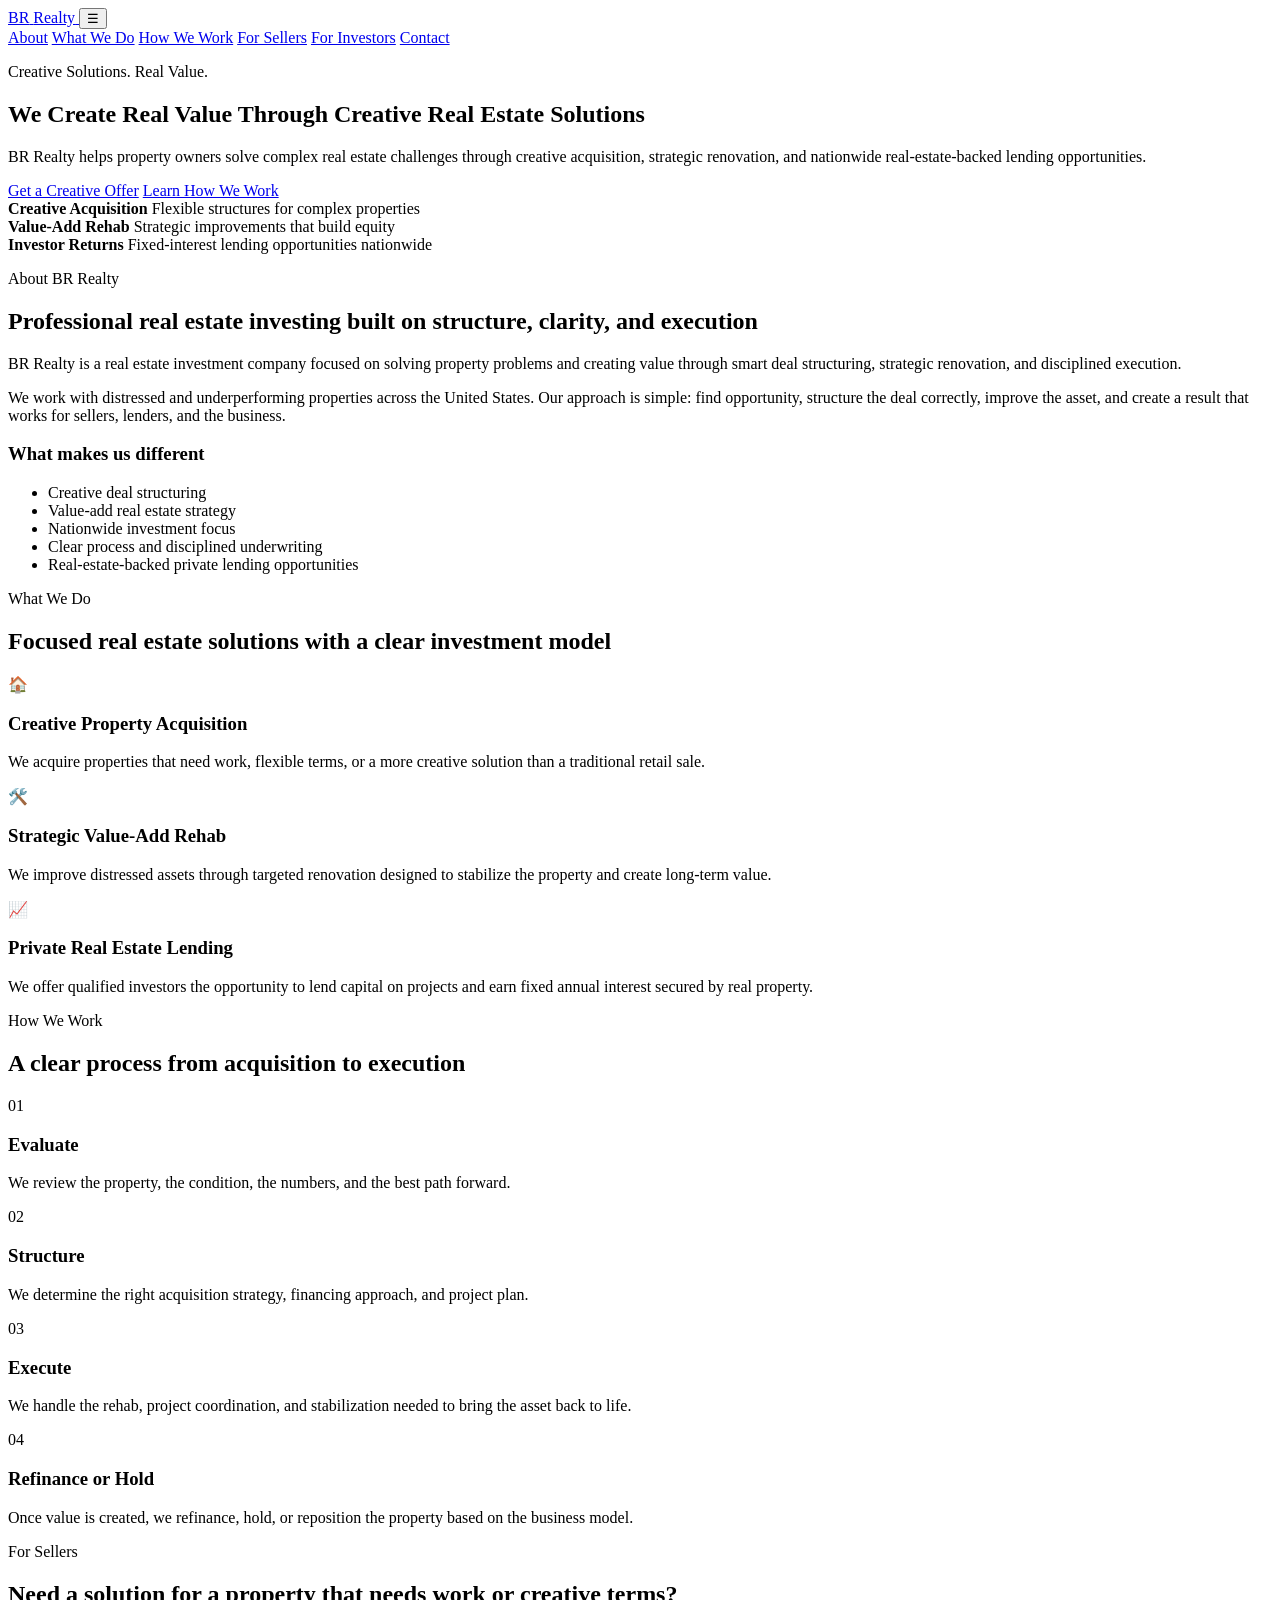
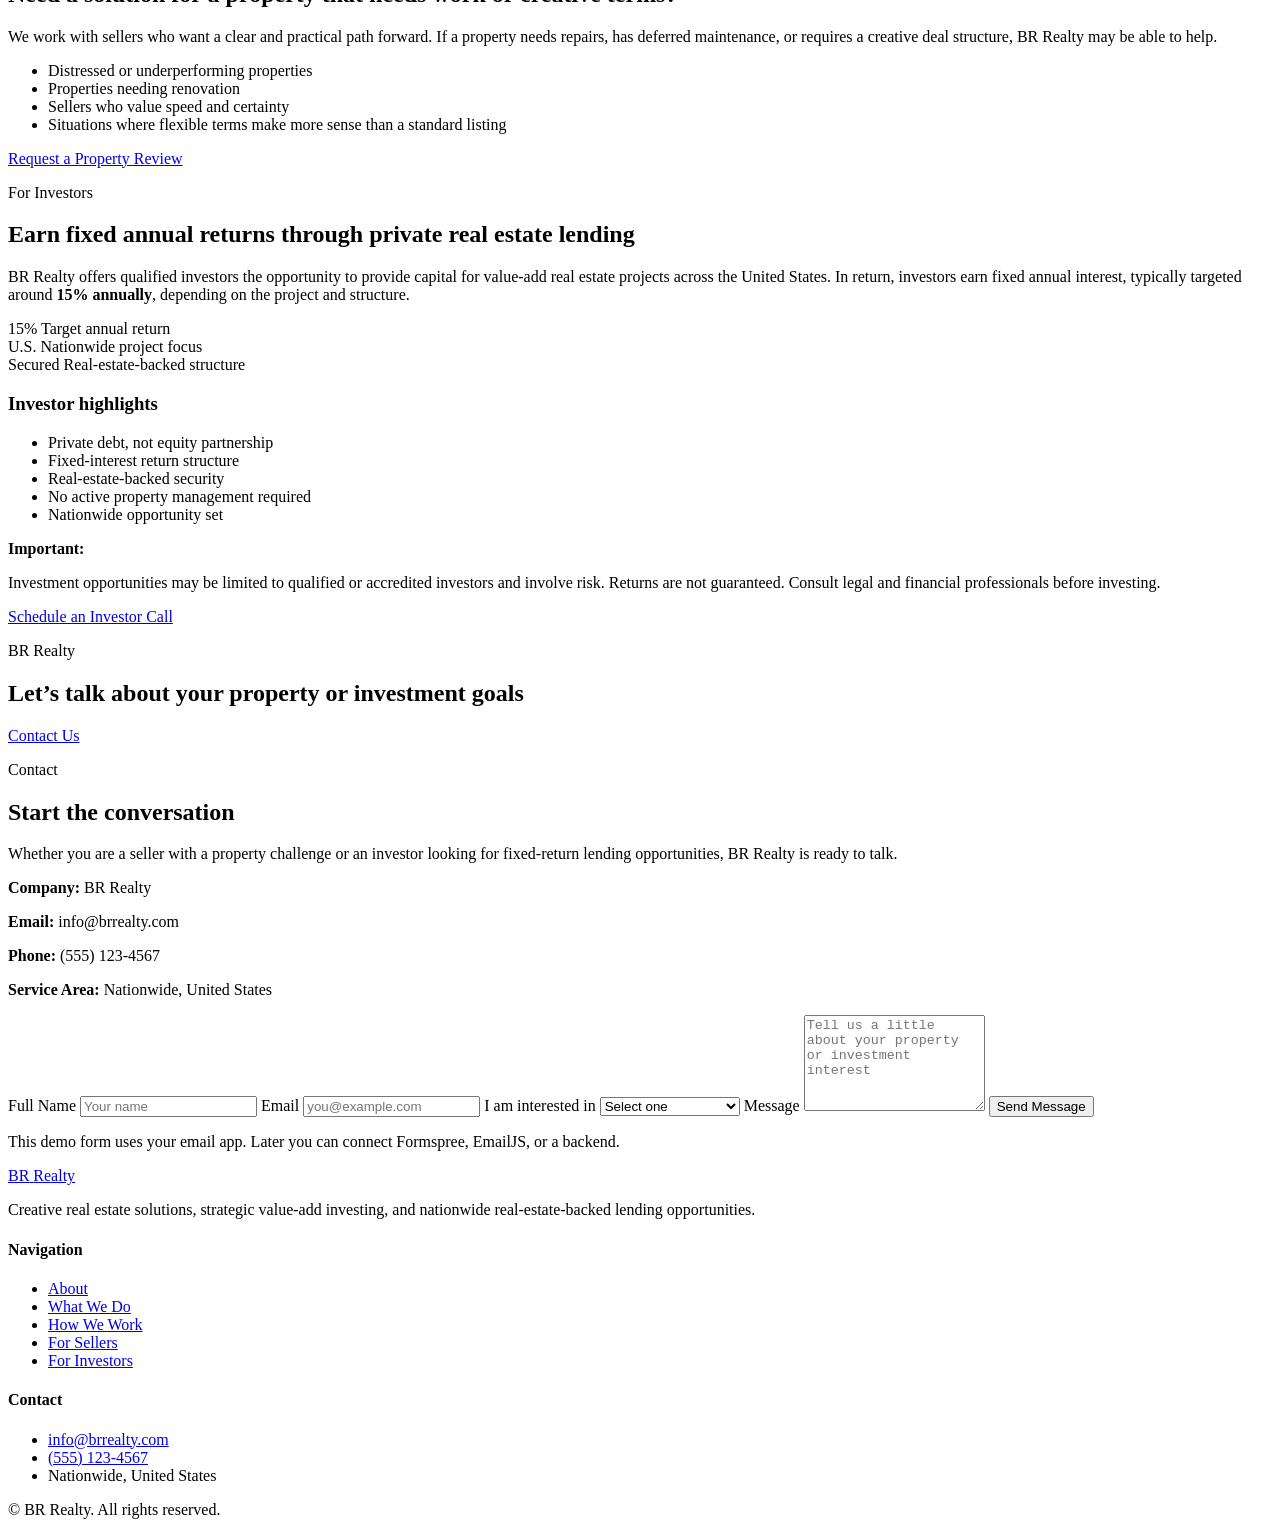
==== index.html @ 072e8699 "Create index.html" ====
<!DOCTYPE html>
<html lang="en">
<head>
  <meta charset="UTF-8" />
  <meta name="viewport" content="width=device-width, initial-scale=1.0" />
  <title>BR Realty | Creative Real Estate Solutions</title>
  <meta
    name="description"
    content="BR Realty helps property owners and investors through creative real estate solutions, value-add investing, and nationwide real-estate-backed lending opportunities."
  />
  <link rel="preconnect" href="https://fonts.googleapis.com">
  <link rel="preconnect" href="https://fonts.gstatic.com" crossorigin>
  <link href="https://fonts.googleapis.com/css2?family=Inter:wght@400;500;600;700;800&display=swap" rel="stylesheet">
  <link rel="stylesheet" href="styles.css" />
</head>
<body>
  <!-- Header -->
  <header class="site-header">
    <div class="container nav">
      <a href="#home" class="logo">
        <span class="logo-mark">BR</span>
        <span class="logo-text">Realty</span>
      </a>

      <button class="menu-toggle" id="menuToggle" aria-label="Open menu">
        ☰
      </button>

      <nav class="nav-links" id="navLinks">
        <a href="#about">About</a>
        <a href="#services">What We Do</a>
        <a href="#process">How We Work</a>
        <a href="#sellers">For Sellers</a>
        <a href="#investors">For Investors</a>
        <a href="#contact" class="btn btn-sm">Contact</a>
      </nav>
    </div>
  </header>

  <!-- Hero -->
  <section class="hero" id="home">
    <div class="hero-overlay"></div>
    <div class="container hero-content">
      <p class="eyebrow">Creative Solutions. Real Value.</p>
      <h1>We Create Real Value Through Creative Real Estate Solutions</h1>
      <p class="hero-text">
        BR Realty helps property owners solve complex real estate challenges
        through creative acquisition, strategic renovation, and nationwide
        real-estate-backed lending opportunities.
      </p>
      <div class="hero-actions">
        <a href="#contact" class="btn">Get a Creative Offer</a>
        <a href="#process" class="btn btn-secondary">Learn How We Work</a>
      </div>
    </div>
  </section>

  <!-- Trust bar -->
  <section class="trust-bar">
    <div class="container trust-grid">
      <div class="trust-item">
        <strong>Creative Acquisition</strong>
        <span>Flexible structures for complex properties</span>
      </div>
      <div class="trust-item">
        <strong>Value-Add Rehab</strong>
        <span>Strategic improvements that build equity</span>
      </div>
      <div class="trust-item">
        <strong>Investor Returns</strong>
        <span>Fixed-interest lending opportunities nationwide</span>
      </div>
    </div>
  </section>

  <!-- About -->
  <section class="section" id="about">
    <div class="container grid-2">
      <div>
        <p class="section-tag">About BR Realty</p>
        <h2>Professional real estate investing built on structure, clarity, and execution</h2>
        <p>
          BR Realty is a real estate investment company focused on solving property
          problems and creating value through smart deal structuring, strategic
          renovation, and disciplined execution.
        </p>
        <p>
          We work with distressed and underperforming properties across the United States.
          Our approach is simple: find opportunity, structure the deal correctly, improve
           the asset, and create a result that works for sellers, lenders, and the business.
        </p>
      </div>

      <div class="info-card">
        <h3>What makes us different</h3>
        <ul class="check-list">
          <li>Creative deal structuring</li>
          <li>Value-add real estate strategy</li>
          <li>Nationwide investment focus</li>
          <li>Clear process and disciplined underwriting</li>
          <li>Real-estate-backed private lending opportunities</li>
        </ul>
      </div>
    </div>
  </section>

  <!-- Services -->
  <section class="section section-alt" id="services">
    <div class="container">
      <p class="section-tag center">What We Do</p>
      <h2 class="center">Focused real estate solutions with a clear investment model</h2>

      <div class="card-grid">
        <article class="card">
          <div class="card-icon">🏠</div>
          <h3>Creative Property Acquisition</h3>
          <p>
            We acquire properties that need work, flexible terms, or a more creative
            solution than a traditional retail sale.
          </p>
         </article>

        <article class="card">
          <div class="card-icon">🛠️</div>
          <h3>Strategic Value-Add Rehab</h3>
          <p>
            We improve distressed assets through targeted renovation designed to
            stabilize the property and create long-term value.
          </p>
        </article>

        <article class="card">
          <div class="card-icon">📈</div>
          <h3>Private Real Estate Lending</h3>
          <p>
            We offer qualified investors the opportunity to lend capital on projects
            and earn fixed annual interest secured by real property.
          </p>
        </article>
      </div>
    </div>
  </section>

  <!-- Process -->
  <section class="section" id="process">
    <div class="container">
      <p class="section-tag center">How We Work</p>
      <h2 class="center">A clear process from acquisition to execution</h2>

      <div class="timeline">
        <div class="timeline-item">
          <span class="timeline-number">01</span>
          <div>
            <h3>Evaluate</h3>
            <p>
               We review the property, the condition, the numbers, and the best path forward.
            </p>
          </div>
        </div>

        <div class="timeline-item">
          <span class="timeline-number">02</span>
          <div>
            <h3>Structure</h3>
            <p>
              We determine the right acquisition strategy, financing approach, and project plan.
            </p>
          </div>
        </div>

        <div class="timeline-item">
          <span class="timeline-number">03</span>
          <div>
            <h3>Execute</h3>
            <p>
              We handle the rehab, project coordination, and stabilization needed to bring the asset back to life.
            </p>
          </div>
        </div>

        <div class="timeline-item">
          <span class="timeline-number">04</span>
          <div>
            <h3>Refinance or Hold</h3>
            <p>
               Once value is created, we refinance, hold, or reposition the property based on the business model.
            </p>
          </div>
        </div>
      </div>
    </div>
  </section>

  <!-- Sellers -->
  <section class="section section-alt" id="sellers">
    <div class="container grid-2">
      <div class="image-panel sellers-image" aria-hidden="true"></div>

      <div>
        <p class="section-tag">For Sellers</p>
        <h2>Need a solution for a property that needs work or creative terms?</h2>
        <p>
           We work with sellers who want a clear and practical path forward.
          If a property needs repairs, has deferred maintenance, or requires
          a creative deal structure, BR Realty may be able to help.
        </p>

        <ul class="check-list">
          <li>Distressed or underperforming properties</li>
          <li>Properties needing renovation</li>
          <li>Sellers who value speed and certainty</li>
          <li>Situations where flexible terms make more sense than a standard listing</li>
        </ul>

        <a href="#contact" class="btn">Request a Property Review</a>
      </div>
    </div>
  </section>

  <!-- Investors -->
  <section class="section" id="investors">
    <div class="container grid-2">
      <div>
        <p class="section-tag">For Investors</p>
        <h2>Earn fixed annual returns through private real estate lending</h2>
        <p>
          BR Realty offers qualified investors the opportunity to provide capital
          for value-add real estate projects across the United States.
          In return, investors earn fixed annual interest, typically targeted around
           <strong>15% annually</strong>, depending on the project and structure.
        </p>

        <div class="stats-grid">
          <div class="stat-box">
            <span class="stat-number">15%</span>
            <span class="stat-label">Target annual return</span>
          </div>
          <div class="stat-box">
            <span class="stat-number">U.S.</span>
            <span class="stat-label">Nationwide project focus</span>
          </div>
          <div class="stat-box">
            <span class="stat-number">Secured</span>
            <span class="stat-label">Real-estate-backed structure</span>
          </div>
        </div>
      </div>

      <div class="info-card">
        <h3>Investor highlights</h3>
        <ul class="check-list">
          <li>Private debt, not equity partnership</li>
          <li>Fixed-interest return structure</li>
          <li>Real-estate-backed security</li>
          <li>No active property management required</li>
          <li>Nationwide opportunity set</li>
        </ul>

        <div class="disclaimer-box">
          <strong>Important:</strong>
          <p>
            Investment opportunities may be limited to qualified or accredited investors
            and involve risk. Returns are not guaranteed. Consult legal and financial
            professionals before investing.
          </p>
        </div>

        <a href="#contact" class="btn">Schedule an Investor Call</a>
      </div>
    </div>
  </section>

  <!-- CTA Banner -->
  <section class="cta-banner">
    <div class="container cta-banner-wrap">
      <div>
        <p class="section-tag light">BR Realty</p>
        <h2>Let’s talk about your property or investment goals</h2>
      </div>
      <a href="#contact" class="btn btn-light">Contact Us</a>
    </div>
  </section>

  <!-- Contact -->
  <section class="section" id="contact">
    <div class="container grid-2">
      <div>
        <p class="section-tag">Contact</p>
        <h2>Start the conversation</h2>
        <p>
          Whether you are a seller with a property challenge or an investor looking
          for fixed-return lending opportunities, BR Realty is ready to talk.
        </p>

        <div class="contact-info">
          <p><strong>Company:</strong> BR Realty</p>
          <p><strong>Email:</strong> info@brrealty.com</p>
          <p><strong>Phone:</strong> (555) 123-4567</p>
          <p><strong>Service Area:</strong> Nationwide, United States</p>
        </div>
      </div>

      <form class="contact-form" id="contactForm">
        <label for="name">Full Name</label>
        <input type="text" id="name" name="name" placeholder="Your name" required />

        <label for="email">Email</label>
        <input type="email" id="email" name="email" placeholder="you@example.com" required />

        <label for="interest">I am interested in</label>
        <select id="interest" name="interest" required>
          <option value="">Select one</option>
          <option value="selling-property">Selling a property</option>
          <option value="investor-opportunity">Investor opportunity</option>
          <option value="general-inquiry">General inquiry</option>
        </select>

        <label for="message">Message</label>
        <textarea
          id="message"
          name="message"
          rows="6"
          placeholder="Tell us a little about your property or investment interest"
          required
        ></textarea>

        <button type="submit" class="btn">Send Message</button>
        <p class="form-note">
          This demo form uses your email app. Later you can connect Formspree, EmailJS, or a backend.
        </p>
      </form>
    </div>
  </section>

  <!-- Footer -->
  <footer class="site-footer">
    <div class="container footer-grid">
      <div>
        <a href="#home" class="logo footer-logo">
          <span class="logo-mark">BR</span>
          <span class="logo-text">Realty</span>
        </a>
        <p>
          Creative real estate solutions, strategic value-add investing, and
          nationwide real-estate-backed lending opportunities.
        </p>
      </div>

      <div>
        <h4>Navigation</h4>
        <ul class="footer-links">
          <li><a href="#about">About</a></li>
          <li><a href="#services">What We Do</a></li>
          <li><a href="#process">How We Work</a></li>
          <li><a href="#sellers">For Sellers</a></li>
          <li><a href="#investors">For Investors</a></li>
        </ul>
      </div>

      <div>
        <h4>Contact</h4>
        <ul class="footer-links">
          <li><a href="mailto:info@brrealty.com">info@brrealty.com</a></li>
          <li><a href="tel:+15551234567">(555) 123-4567</a></li>
          <li><span>Nationwide, United States</span></li>
        </ul>
      </div>
    </div>

    <div class="container footer-bottom">
      <p>© <span id="year"></span> BR Realty. All rights reserved.</p>
    </div>
  </footer>

  <script src="script.js"></script>
</body>
</html>
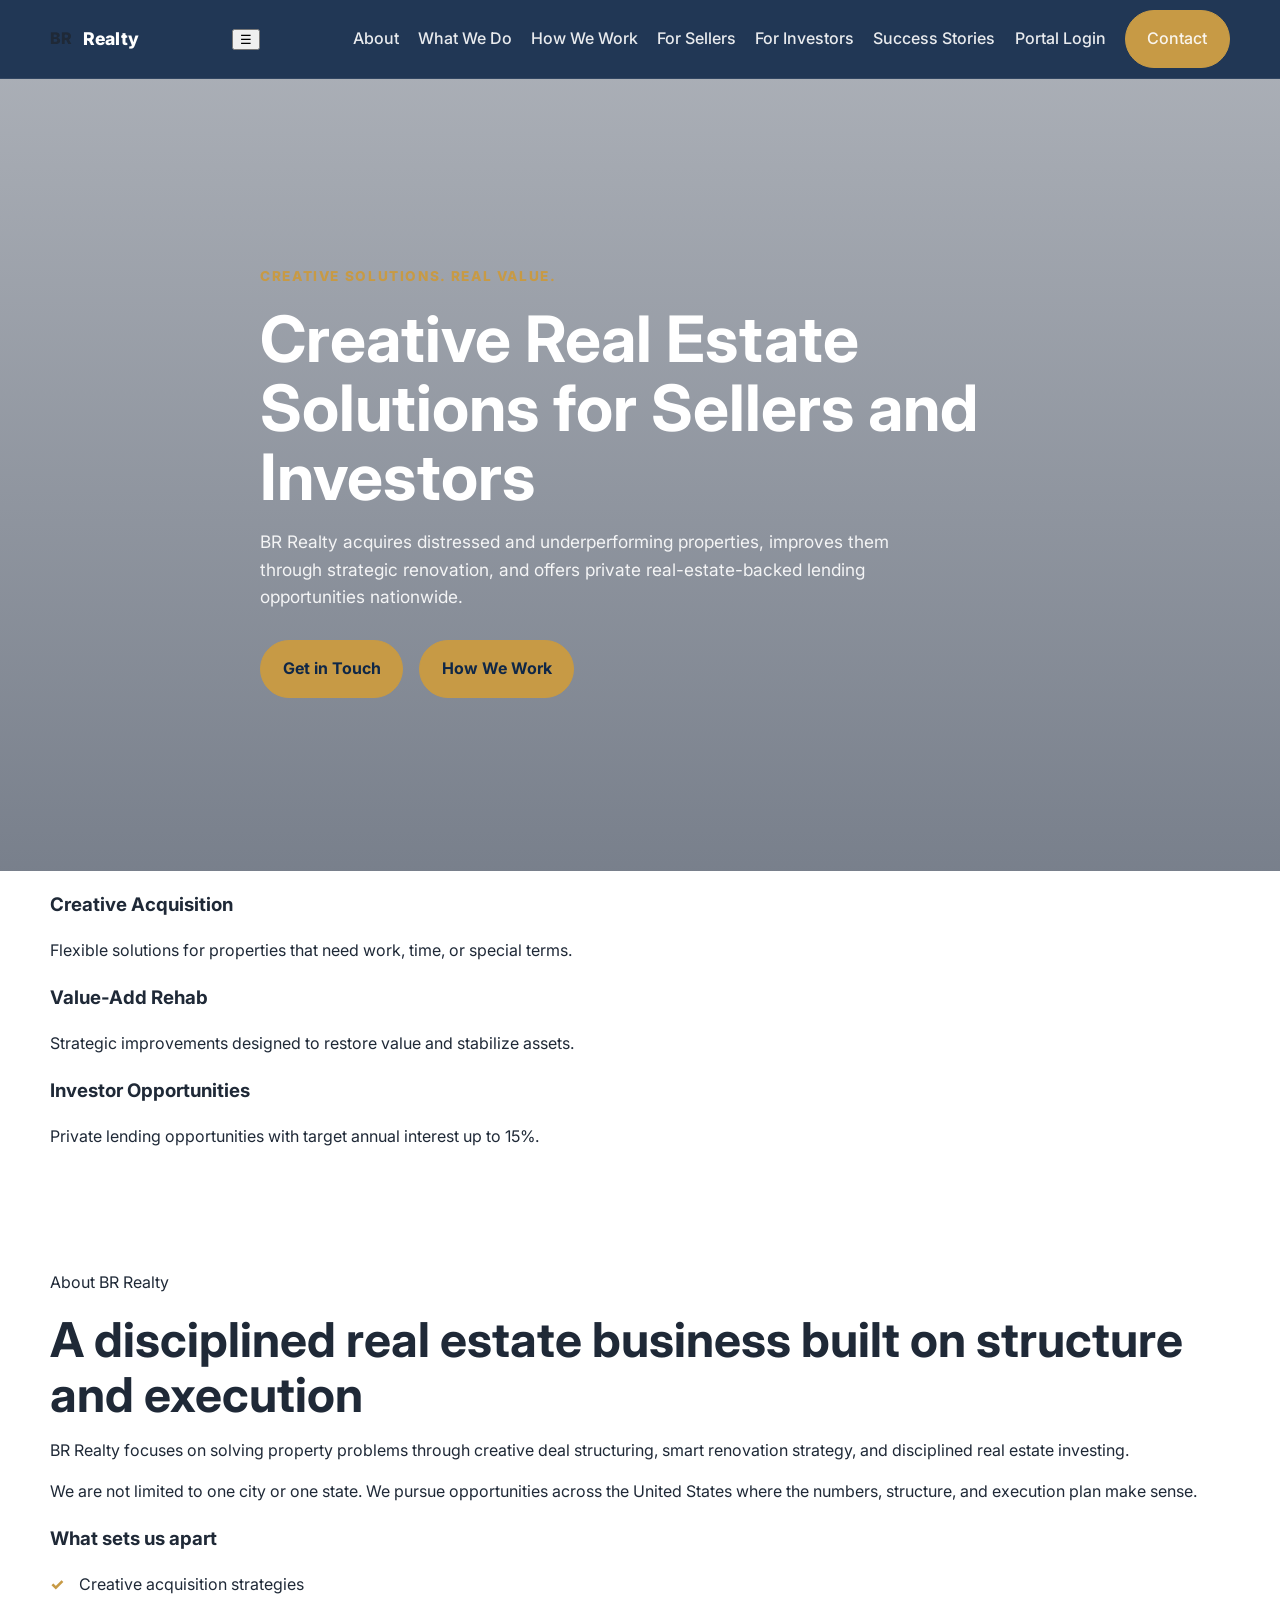
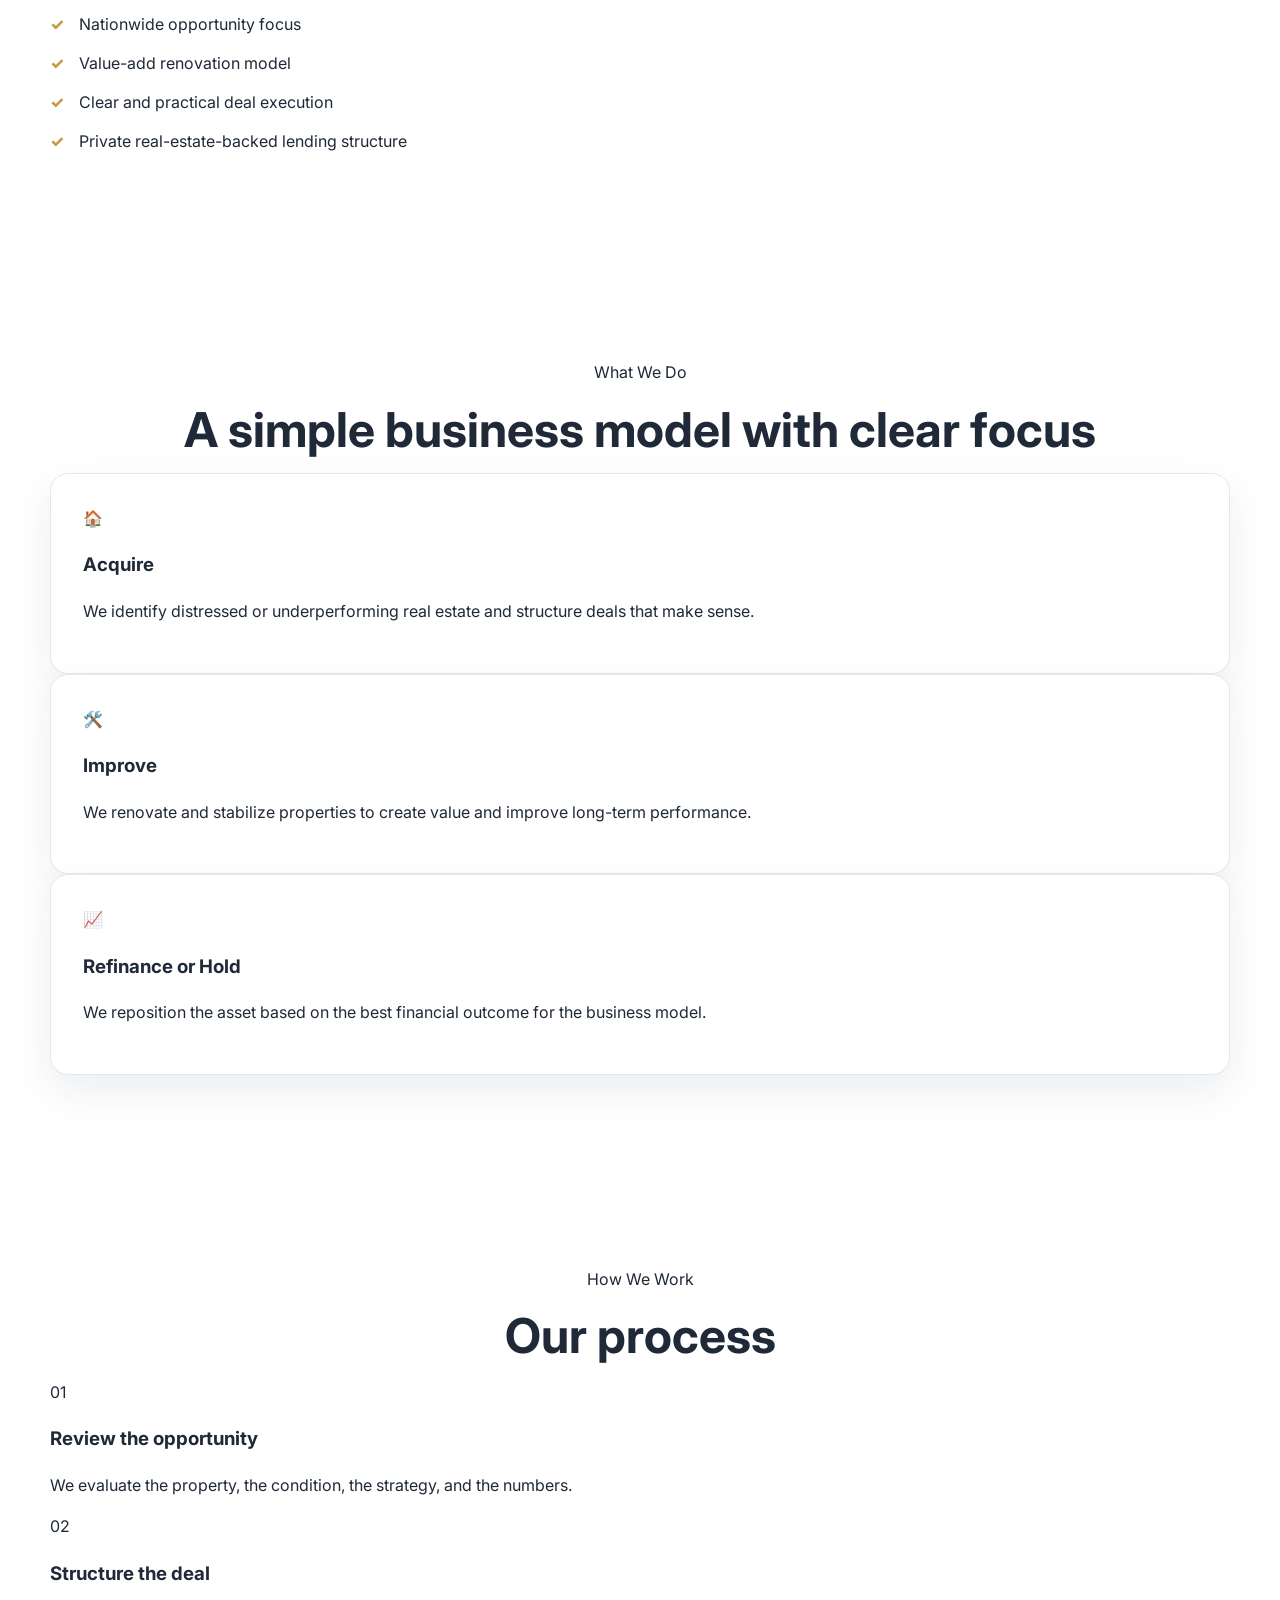
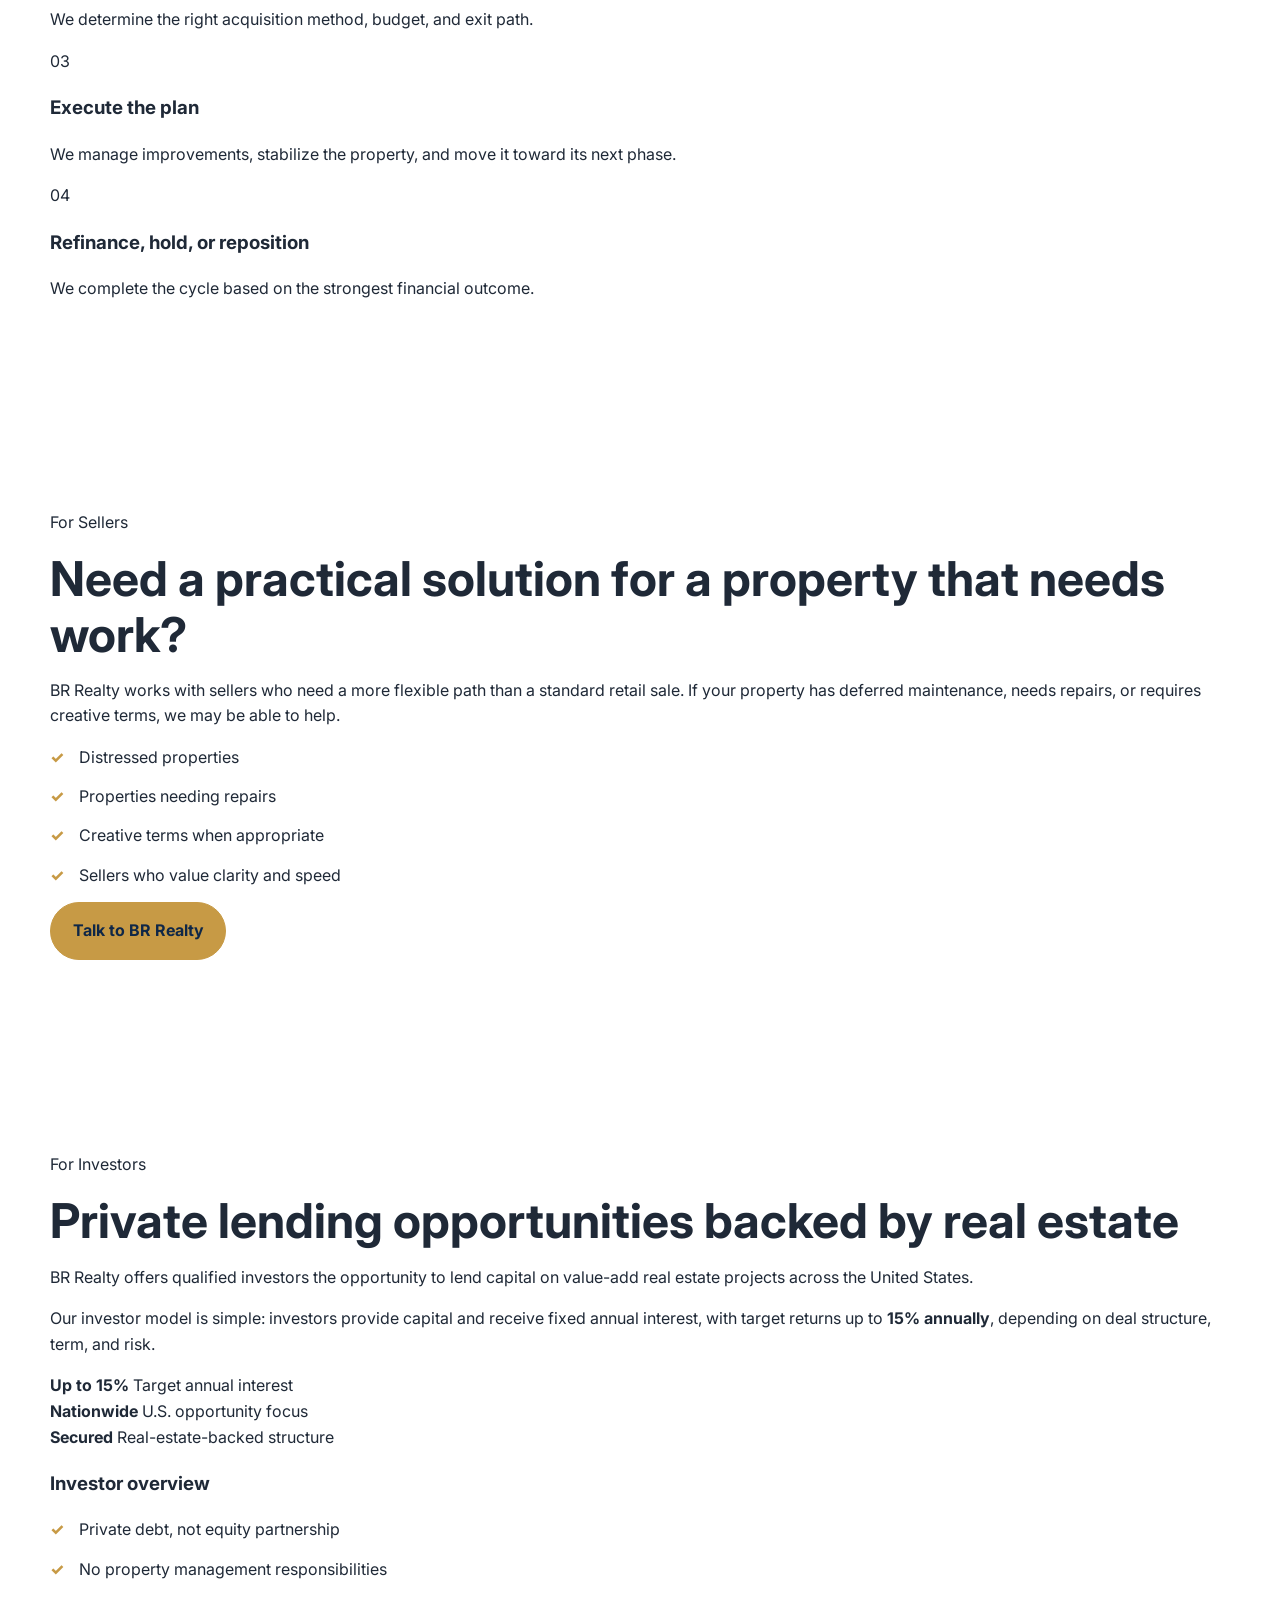
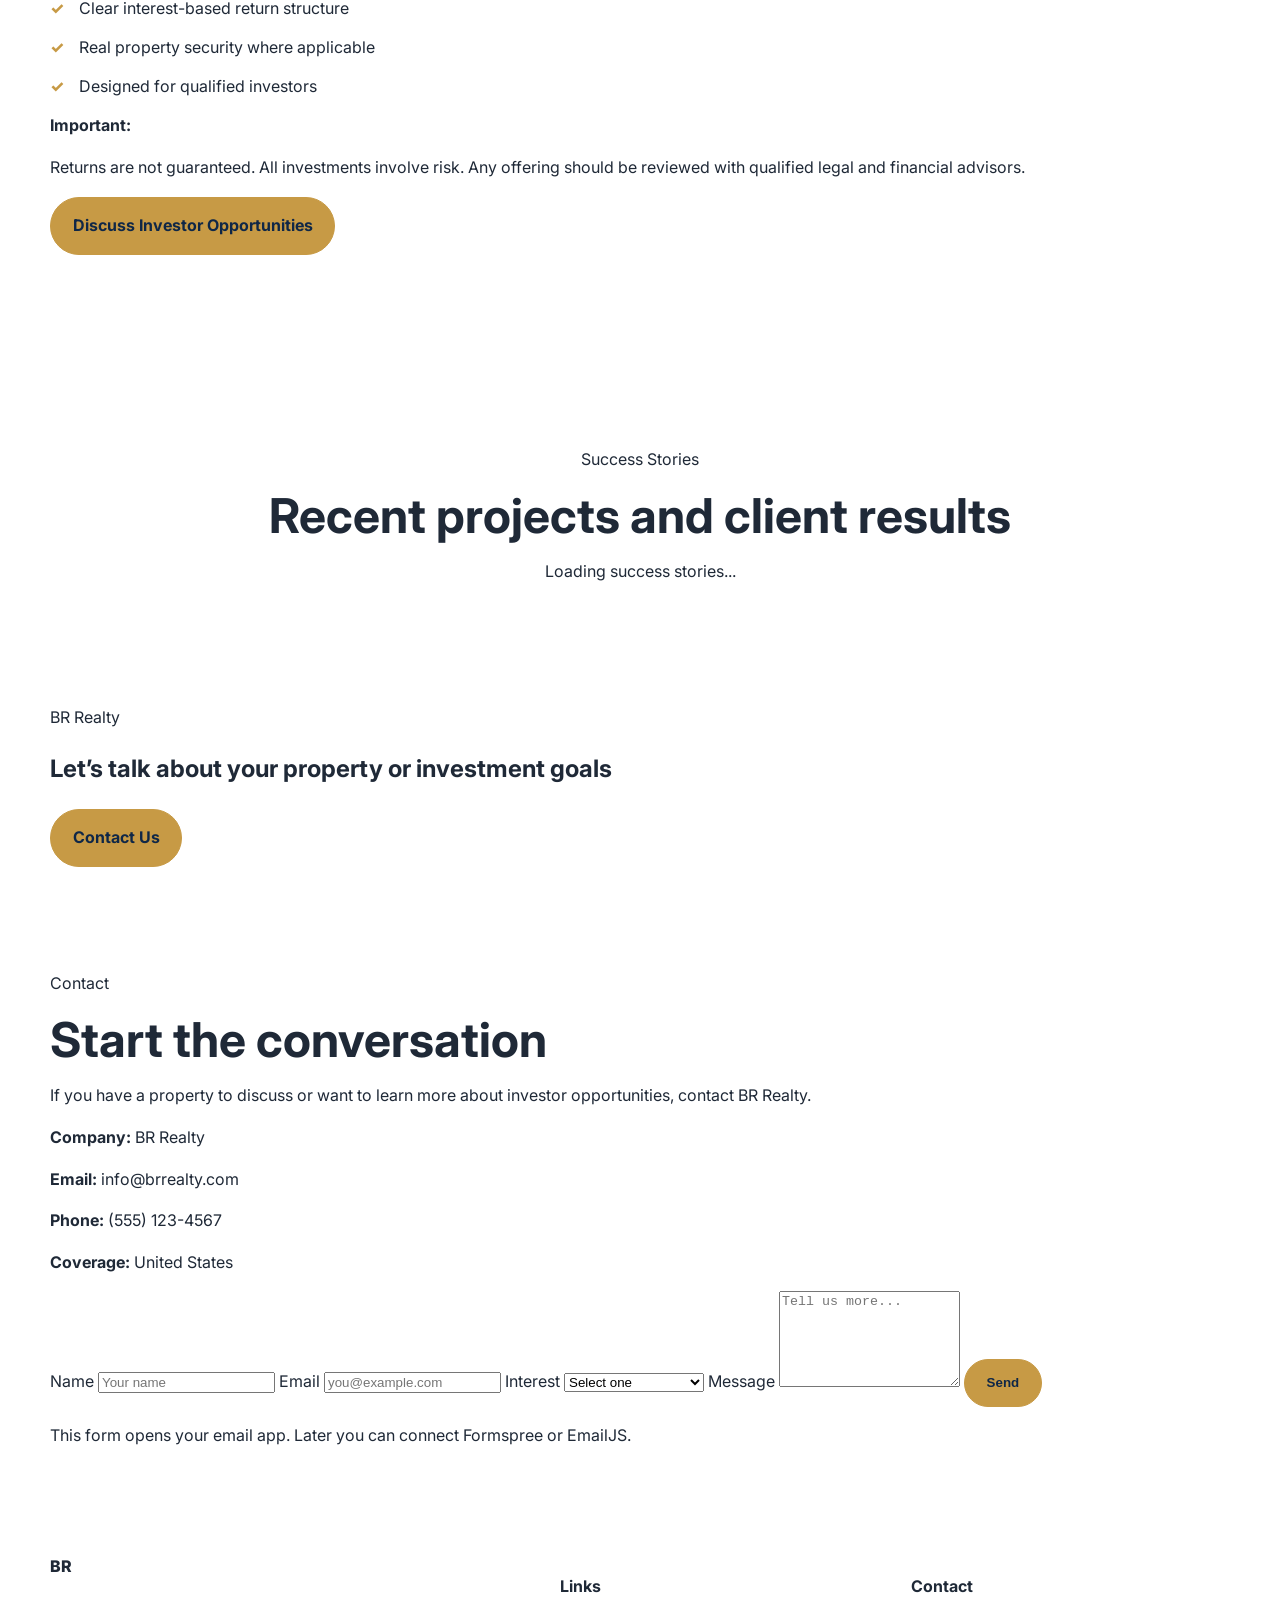
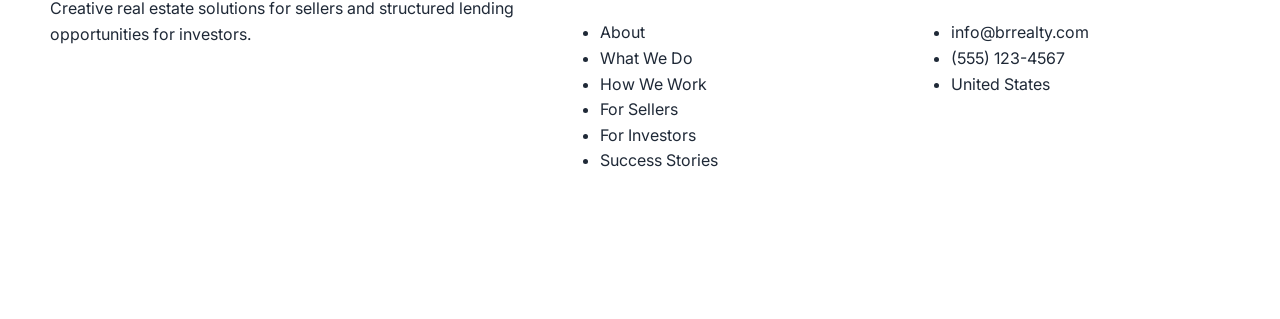
==== commit d6227899: "Update index.html" ====
--- a/index.html
+++ b/index.html
@@ -6,25 +6,22 @@
   <title>BR Realty | Creative Real Estate Solutions</title>
   <meta
     name="description"
-    content="BR Realty helps property owners and investors through creative real estate solutions, value-add investing, and nationwide real-estate-backed lending opportunities."
+    content="BR Realty provides creative real estate solutions for sellers and private lending opportunities for qualified investors nationwide."
   />
-  <link rel="preconnect" href="https://fonts.googleapis.com">
+   <link rel="preconnect" href="https://fonts.googleapis.com">
   <link rel="preconnect" href="https://fonts.gstatic.com" crossorigin>
   <link href="https://fonts.googleapis.com/css2?family=Inter:wght@400;500;600;700;800&display=swap" rel="stylesheet">
   <link rel="stylesheet" href="styles.css" />
 </head>
 <body>
-  <!-- Header -->
   <header class="site-header">
     <div class="container nav">
       <a href="#home" class="logo">
-        <span class="logo-mark">BR</span>
+        <span class="logo-box">BR</span>
         <span class="logo-text">Realty</span>
       </a>
 
-      <button class="menu-toggle" id="menuToggle" aria-label="Open menu">
-        ☰
-      </button>
+      <button class="menu-btn" id="menuBtn" aria-label="Open Menu">☰</button>
 
       <nav class="nav-links" id="navLinks">
         <a href="#about">About</a>
@@ -32,337 +29,315 @@
         <a href="#process">How We Work</a>
         <a href="#sellers">For Sellers</a>
         <a href="#investors">For Investors</a>
-        <a href="#contact" class="btn btn-sm">Contact</a>
+        <a href="#stories">Success Stories</a>
+        <a href="portal.html">Portal Login</a>
+        <a href="#contact" class="btn btn-small">Contact</a>
       </nav>
     </div>
   </header>
 
-  <!-- Hero -->
   <section class="hero" id="home">
-    <div class="hero-overlay"></div>
+    <div class="overlay"></div>
     <div class="container hero-content">
       <p class="eyebrow">Creative Solutions. Real Value.</p>
-      <h1>We Create Real Value Through Creative Real Estate Solutions</h1>
+      <h1>Creative Real Estate Solutions for Sellers and Investors</h1>
       <p class="hero-text">
-        BR Realty helps property owners solve complex real estate challenges
-        through creative acquisition, strategic renovation, and nationwide
-        real-estate-backed lending opportunities.
+        BR Realty acquires distressed and underperforming properties, improves them through
+        strategic renovation, and offers private real-estate-backed lending opportunities nationwide.
       </p>
       <div class="hero-actions">
-        <a href="#contact" class="btn">Get a Creative Offer</a>
-        <a href="#process" class="btn btn-secondary">Learn How We Work</a>
-      </div>
-    </div>
-  </section>
-
-  <!-- Trust bar -->
-  <section class="trust-bar">
-    <div class="container trust-grid">
-      <div class="trust-item">
-        <strong>Creative Acquisition</strong>
-        <span>Flexible structures for complex properties</span>
-      </div>
-      <div class="trust-item">
-        <strong>Value-Add Rehab</strong>
-        <span>Strategic improvements that build equity</span>
-      </div>
-      <div class="trust-item">
-        <strong>Investor Returns</strong>
-        <span>Fixed-interest lending opportunities nationwide</span>
-      </div>
-    </div>
-  </section>
-
-  <!-- About -->
+        <a href="#contact" class="btn">Get in Touch</a>
+        <a href="#process" class="btn btn-outline">How We Work</a>
+      </div>
+    </div>
+  </section>
+
+  <section class="highlights">
+    <div class="container highlight-grid">
+      <div class="highlight-card">
+        <h3>Creative Acquisition</h3>
+        <p>Flexible solutions for properties that need work, time, or special terms.</p>
+      </div>
+      <div class="highlight-card">
+        <h3>Value-Add Rehab</h3>
+        <p>Strategic improvements designed to restore value and stabilize assets.</p>
+      </div>
+      <div class="highlight-card">
+        <h3>Investor Opportunities</h3>
+        <p>Private lending opportunities with target annual interest up to 15%.</p>
+      </div>
+    </div>
+  </section>
+
   <section class="section" id="about">
-    <div class="container grid-2">
-      <div>
-        <p class="section-tag">About BR Realty</p>
-        <h2>Professional real estate investing built on structure, clarity, and execution</h2>
-        <p>
-          BR Realty is a real estate investment company focused on solving property
-          problems and creating value through smart deal structuring, strategic
-          renovation, and disciplined execution.
-        </p>
-        <p>
-          We work with distressed and underperforming properties across the United States.
-          Our approach is simple: find opportunity, structure the deal correctly, improve
-           the asset, and create a result that works for sellers, lenders, and the business.
-        </p>
-      </div>
-
-      <div class="info-card">
-        <h3>What makes us different</h3>
+    <div class="container two-col">
+      <div>
+        <p class="section-label">About BR Realty</p>
+        <h2>A disciplined real estate business built on structure and execution</h2>
+        <p>
+           BR Realty focuses on solving property problems through creative deal structuring,
+          smart renovation strategy, and disciplined real estate investing.
+        </p>
+        <p>
+          We are not limited to one city or one state. We pursue opportunities across the
+          United States where the numbers, structure, and execution plan make sense.
+        </p>
+      </div>
+
+      <div class="panel">
+        <h3>What sets us apart</h3>
         <ul class="check-list">
-          <li>Creative deal structuring</li>
-          <li>Value-add real estate strategy</li>
-          <li>Nationwide investment focus</li>
-          <li>Clear process and disciplined underwriting</li>
-          <li>Real-estate-backed private lending opportunities</li>
-        </ul>
-      </div>
-    </div>
-  </section>
-
-  <!-- Services -->
-  <section class="section section-alt" id="services">
+          <li>Creative acquisition strategies</li>
+          <li>Nationwide opportunity focus</li>
+          <li>Value-add renovation model</li>
+          <li>Clear and practical deal execution</li>
+          <li>Private real-estate-backed lending structure</li>
+        </ul>
+      </div>
+    </div>
+  </section>
+
+  <section class="section alt" id="services">
     <div class="container">
-      <p class="section-tag center">What We Do</p>
-      <h2 class="center">Focused real estate solutions with a clear investment model</h2>
-
-      <div class="card-grid">
-        <article class="card">
-          <div class="card-icon">🏠</div>
-          <h3>Creative Property Acquisition</h3>
-          <p>
-            We acquire properties that need work, flexible terms, or a more creative
-            solution than a traditional retail sale.
-          </p>
-         </article>
-
-        <article class="card">
-          <div class="card-icon">🛠️</div>
-          <h3>Strategic Value-Add Rehab</h3>
-          <p>
-            We improve distressed assets through targeted renovation designed to
-            stabilize the property and create long-term value.
-          </p>
-        </article>
-
-        <article class="card">
-          <div class="card-icon">📈</div>
-          <h3>Private Real Estate Lending</h3>
-          <p>
-            We offer qualified investors the opportunity to lend capital on projects
-            and earn fixed annual interest secured by real property.
-          </p>
-        </article>
-      </div>
-    </div>
-  </section>
-
-  <!-- Process -->
+      <p class="section-label center">What We Do</p>
+      <h2 class="center">A simple business model with clear focus</h2>
+
+      <div class="cards">
+        <div class="card">
+          <div class="icon">🏠</div>
+          <h3>Acquire</h3>
+          <p>We identify distressed or underperforming real estate and structure deals that make sense.</p>
+        </div>
+
+        <div class="card">
+          <div class="icon">🛠️</div>
+          <h3>Improve</h3>
+          <p>We renovate and stabilize properties to create value and improve long-term performance.</p>
+        </div>
+
+        <div class="card">
+          <div class="icon">📈</div>
+          <h3>Refinance or Hold</h3>
+          <p>We reposition the asset based on the best financial outcome for the business model.</p>
+        </div>
+      </div>
+    </div>
+  </section>
+
   <section class="section" id="process">
     <div class="container">
-      <p class="section-tag center">How We Work</p>
-      <h2 class="center">A clear process from acquisition to execution</h2>
-
-      <div class="timeline">
-        <div class="timeline-item">
-          <span class="timeline-number">01</span>
+      <p class="section-label center">How We Work</p>
+      <h2 class="center">Our process</h2>
+
+      <div class="steps">
+        <div class="step">
+          <span>01</span>
           <div>
-            <h3>Evaluate</h3>
-            <p>
-               We review the property, the condition, the numbers, and the best path forward.
-            </p>
-          </div>
-        </div>
-
-        <div class="timeline-item">
-          <span class="timeline-number">02</span>
+            <h3>Review the opportunity</h3>
+            <p>We evaluate the property, the condition, the strategy, and the numbers.</p>
+          </div>
+        </div>
+
+        <div class="step">
+          <span>02</span>
           <div>
-            <h3>Structure</h3>
-            <p>
-              We determine the right acquisition strategy, financing approach, and project plan.
-            </p>
-          </div>
-        </div>
-
-        <div class="timeline-item">
-          <span class="timeline-number">03</span>
+            <h3>Structure the deal</h3>
+            <p>We determine the right acquisition method, budget, and exit path.</p>
+          </div>
+        </div>
+
+        <div class="step">
+          <span>03</span>
           <div>
-            <h3>Execute</h3>
-            <p>
-              We handle the rehab, project coordination, and stabilization needed to bring the asset back to life.
-            </p>
-          </div>
-        </div>
-
-        <div class="timeline-item">
-          <span class="timeline-number">04</span>
+            <h3>Execute the plan</h3>
+            <p>We manage improvements, stabilize the property, and move it toward its next phase.</p>
+          </div>
+        </div>
+
+        <div class="step">
+          <span>04</span>
           <div>
-            <h3>Refinance or Hold</h3>
-            <p>
-               Once value is created, we refinance, hold, or reposition the property based on the business model.
-            </p>
-          </div>
-        </div>
-      </div>
-    </div>
-  </section>
-
-  <!-- Sellers -->
-  <section class="section section-alt" id="sellers">
-    <div class="container grid-2">
-      <div class="image-panel sellers-image" aria-hidden="true"></div>
-
-      <div>
-        <p class="section-tag">For Sellers</p>
-        <h2>Need a solution for a property that needs work or creative terms?</h2>
-        <p>
-           We work with sellers who want a clear and practical path forward.
-          If a property needs repairs, has deferred maintenance, or requires
-          a creative deal structure, BR Realty may be able to help.
+            <h3>Refinance, hold, or reposition</h3>
+            <p>We complete the cycle based on the strongest financial outcome.</p>
+          </div>
+        </div>
+      </div>
+    </div>
+  </section>
+
+  <section class="section alt" id="sellers">
+    <div class="container two-col">
+      <div class="image-box sellers-img"></div>
+
+      <div>
+        <p class="section-label">For Sellers</p>
+        <h2>Need a practical solution for a property that needs work?</h2>
+        <p>
+          BR Realty works with sellers who need a more flexible path than a standard retail sale.
+          If your property has deferred maintenance, needs repairs, or requires creative terms,
+          we may be able to help.
         </p>
 
         <ul class="check-list">
-          <li>Distressed or underperforming properties</li>
-          <li>Properties needing renovation</li>
-          <li>Sellers who value speed and certainty</li>
-          <li>Situations where flexible terms make more sense than a standard listing</li>
-        </ul>
-
-        <a href="#contact" class="btn">Request a Property Review</a>
-      </div>
-    </div>
-  </section>
-
-  <!-- Investors -->
+          <li>Distressed properties</li>
+          <li>Properties needing repairs</li>
+          <li>Creative terms when appropriate</li>
+          <li>Sellers who value clarity and speed</li>
+        </ul>
+
+        <a href="#contact" class="btn">Talk to BR Realty</a>
+      </div>
+    </div>
+  </section>
+
   <section class="section" id="investors">
-    <div class="container grid-2">
-      <div>
-        <p class="section-tag">For Investors</p>
-        <h2>Earn fixed annual returns through private real estate lending</h2>
-        <p>
-          BR Realty offers qualified investors the opportunity to provide capital
-          for value-add real estate projects across the United States.
-          In return, investors earn fixed annual interest, typically targeted around
-           <strong>15% annually</strong>, depending on the project and structure.
-        </p>
-
-        <div class="stats-grid">
-          <div class="stat-box">
-            <span class="stat-number">15%</span>
-            <span class="stat-label">Target annual return</span>
-          </div>
-          <div class="stat-box">
-            <span class="stat-number">U.S.</span>
-            <span class="stat-label">Nationwide project focus</span>
-          </div>
-          <div class="stat-box">
-            <span class="stat-number">Secured</span>
-            <span class="stat-label">Real-estate-backed structure</span>
-          </div>
-        </div>
-      </div>
-
-      <div class="info-card">
-        <h3>Investor highlights</h3>
+    <div class="container two-col">
+      <div>
+        <p class="section-label">For Investors</p>
+        <h2>Private lending opportunities backed by real estate</h2>
+        <p>
+          BR Realty offers qualified investors the opportunity to lend capital on value-add
+          real estate projects across the United States.
+        </p>
+        <p>
+          Our investor model is simple: investors provide capital and receive fixed annual
+           interest, with target returns up to <strong>15% annually</strong>, depending on
+          deal structure, term, and risk.
+        </p>
+
+        <div class="stats">
+          <div class="stat">
+            <strong>Up to 15%</strong>
+            <span>Target annual interest</span>
+          </div>
+          <div class="stat">
+            <strong>Nationwide</strong>
+            <span>U.S. opportunity focus</span>
+          </div>
+          <div class="stat">
+            <strong>Secured</strong>
+            <span>Real-estate-backed structure</span>
+          </div>
+        </div>
+      </div>
+
+      <div class="panel">
+        <h3>Investor overview</h3>
         <ul class="check-list">
           <li>Private debt, not equity partnership</li>
-          <li>Fixed-interest return structure</li>
-          <li>Real-estate-backed security</li>
-          <li>No active property management required</li>
-          <li>Nationwide opportunity set</li>
-        </ul>
-
-        <div class="disclaimer-box">
+          <li>No property management responsibilities</li>
+          <li>Clear interest-based return structure</li>
+          <li>Real property security where applicable</li>
+          <li>Designed for qualified investors</li>
+        </ul>
+
+        <div class="notice">
           <strong>Important:</strong>
           <p>
-            Investment opportunities may be limited to qualified or accredited investors
-            and involve risk. Returns are not guaranteed. Consult legal and financial
-            professionals before investing.
+            Returns are not guaranteed. All investments involve risk. Any offering should be
+            reviewed with qualified legal and financial advisors.
           </p>
         </div>
 
-        <a href="#contact" class="btn">Schedule an Investor Call</a>
-      </div>
-    </div>
-  </section>
-
-  <!-- CTA Banner -->
-  <section class="cta-banner">
-    <div class="container cta-banner-wrap">
-      <div>
-        <p class="section-tag light">BR Realty</p>
+        <a href="#contact" class="btn">Discuss Investor Opportunities</a>
+      </div>
+    </div>
+  </section>
+
+  <section class="section alt" id="stories">
+    <div class="container">
+      <p class="section-label center">Success Stories</p>
+       <h2 class="center">Recent projects and client results</h2>
+      <div id="successStoriesGrid" class="story-grid">
+        <p class="center">Loading success stories...</p>
+      </div>
+    </div>
+  </section>
+
+  <section class="cta">
+    <div class="container cta-wrap">
+      <div>
+        <p class="section-label light">BR Realty</p>
         <h2>Let’s talk about your property or investment goals</h2>
       </div>
-      <a href="#contact" class="btn btn-light">Contact Us</a>
-    </div>
-  </section>
-
-  <!-- Contact -->
+      <a href="#contact" class="btn btn-white">Contact Us</a>
+    </div>
+  </section>
+
   <section class="section" id="contact">
-    <div class="container grid-2">
-      <div>
-        <p class="section-tag">Contact</p>
+    <div class="container two-col">
+      <div>
+        <p class="section-label">Contact</p>
         <h2>Start the conversation</h2>
         <p>
-          Whether you are a seller with a property challenge or an investor looking
-          for fixed-return lending opportunities, BR Realty is ready to talk.
-        </p>
-
-        <div class="contact-info">
+          If you have a property to discuss or want to learn more about investor opportunities,
+          contact BR Realty.
+        </p>
+
+        <div class="contact-box">
           <p><strong>Company:</strong> BR Realty</p>
           <p><strong>Email:</strong> info@brrealty.com</p>
           <p><strong>Phone:</strong> (555) 123-4567</p>
-          <p><strong>Service Area:</strong> Nationwide, United States</p>
-        </div>
-      </div>
-
-      <form class="contact-form" id="contactForm">
-        <label for="name">Full Name</label>
-        <input type="text" id="name" name="name" placeholder="Your name" required />
+          <p><strong>Coverage:</strong> United States</p>
+        </div>
+      </div>
+
+      <form class="form" id="contactForm">
+        <label for="name">Name</label>
+        <input id="name" type="text" placeholder="Your name" required />
 
         <label for="email">Email</label>
-        <input type="email" id="email" name="email" placeholder="you@example.com" required />
-
-        <label for="interest">I am interested in</label>
-        <select id="interest" name="interest" required>
+        <input id="email" type="email" placeholder="you@example.com" required />
+
+        <label for="interest">Interest</label>
+        <select id="interest" required>
           <option value="">Select one</option>
-          <option value="selling-property">Selling a property</option>
-          <option value="investor-opportunity">Investor opportunity</option>
-          <option value="general-inquiry">General inquiry</option>
+          <option value="seller">Selling a property</option>
+          <option value="investor">Investor opportunity</option>
+          <option value="general">General inquiry</option>
         </select>
 
         <label for="message">Message</label>
-        <textarea
-          id="message"
-          name="message"
-          rows="6"
-          placeholder="Tell us a little about your property or investment interest"
-          required
-        ></textarea>
-
-        <button type="submit" class="btn">Send Message</button>
-        <p class="form-note">
-          This demo form uses your email app. Later you can connect Formspree, EmailJS, or a backend.
+        <textarea id="message" rows="6" placeholder="Tell us more..." required></textarea>
+
+        <button type="submit" class="btn">Send</button>
+        <p class="small-note">
+          This form opens your email app. Later you can connect Formspree or EmailJS.
         </p>
       </form>
     </div>
   </section>
 
-  <!-- Footer -->
-  <footer class="site-footer">
+  <footer class="footer">
     <div class="container footer-grid">
       <div>
-        <a href="#home" class="logo footer-logo">
-          <span class="logo-mark">BR</span>
+        <div class="logo footer-logo">
+          <span class="logo-box">BR</span>
           <span class="logo-text">Realty</span>
-        </a>
-        <p>
-          Creative real estate solutions, strategic value-add investing, and
-          nationwide real-estate-backed lending opportunities.
-        </p>
-      </div>
-
-      <div>
-        <h4>Navigation</h4>
-        <ul class="footer-links">
+        </div>
+        <p>
+          Creative real estate solutions for sellers and structured lending opportunities for investors.
+        </p>
+      </div>
+
+      <div>
+        <h4>Links</h4>
+        <ul>
           <li><a href="#about">About</a></li>
           <li><a href="#services">What We Do</a></li>
           <li><a href="#process">How We Work</a></li>
           <li><a href="#sellers">For Sellers</a></li>
           <li><a href="#investors">For Investors</a></li>
+          <li><a href="#stories">Success Stories</a></li>
         </ul>
       </div>
 
       <div>
         <h4>Contact</h4>
-        <ul class="footer-links">
+        <ul>
           <li><a href="mailto:info@brrealty.com">info@brrealty.com</a></li>
           <li><a href="tel:+15551234567">(555) 123-4567</a></li>
-          <li><span>Nationwide, United States</span></li>
+          <li><span>United States</span></li>
         </ul>
       </div>
     </div>
@@ -373,5 +348,6 @@
   </footer>
 
   <script src="script.js"></script>
+  <script type="module" src="homepage-stories.js"></script>
 </body>
 </html>
--- a/styles.css
+++ b/styles.css
@@ -0,0 +1,551 @@
+:root {
+  --bg: #f7f8fb;
+  --white: #ffffff;
+  --text: #1f2937;
+  --muted: #667085;
+  --primary: #0f2747;
+  --primary-2: #173963;
+  --accent: #c79a45;
+  --accent-dark: #a67f37;
+  --border: #e5e7eb;
+  --shadow:  0 16px 40px rgba(15, 39, 71, 0.08);
+  --radius: 18px;
+  --container: 1180px;
+}
+
+* {
+  box-sizing: border-box;
+}
+
+html {
+  scroll-behavior: smooth;
+}
+
+body {
+  margin: 0;
+  font-family: "Inter", sans-serif;
+  color: var(--text);
+  background: var(--white);
+  line-height: 1.6;
+}
+
+img {
+  max-width: 100%;
+  display: block;
+}
+
+a {
+  color: inherit;
+  text-decoration: none;
+}
+
+.container {
+  width: min(var(--container), calc(100% - 2rem));
+  margin: 0 auto;
+}
+
+.site-header {
+  position: sticky;
+  top: 0;
+  z-index: 1000;
+  background: rgba(15, 39, 71, 0.92);
+  backdrop-filter: blur(8px);
+  border-bottom: 1px solid rgba(255, 255, 255, 0.08);
+}
+
+.nav {
+  display: flex;
+  align-items: center;
+  justify-content: space-between;
+  min-height: 78px;
+}
+
+.logo {
+  display: inline-flex;
+  align-items: center;
+  gap: 0.65rem;
+  font-weight: 800;
+  letter-spacing: 0.2px;
+}
+
+.logo-mark {
+  width: 42px;
+  height: 42px;
+  display: inline-grid;
+  place-items: center;
+  border-radius: 10px;
+  background: var(--accent);
+  color: var(--primary);
+  font-weight: 800;
+}
+
+.logo-text {
+  color: var(--white);
+  font-size: 1.1rem;
+}
+
+.nav-links {
+  display: flex;
+  align-items: center;
+  gap: 1.2rem;
+}
+
+.nav-links a {
+  color: rgba(255, 255, 255, 0.9);
+  font-weight: 500;
+}
+
+.nav-links a:hover {
+  color: var(--white);
+}
+
+.menu-toggle {
+  display: none;
+  background: transparent;
+  border: 0;
+  color: var(--white);
+  font-size: 1.7rem;
+  cursor: pointer;
+}
+
+.btn {
+  display: inline-flex;
+  align-items: center;
+  justify-content: center;
+  padding: 0.95rem 1.35rem;
+  border-radius: 999px;
+  background: var(--accent);
+  color: var(--primary);
+  font-weight: 700;
+  border: 1px solid var(--accent);
+  transition: 0.25s ease;
+  cursor: pointer;
+}
+
+.btn:hover {
+  background: var(--accent-dark);
+  border-color: var(--accent-dark);
+  transform: translateY(-1px);
+}
+
+.btn-secondary {
+  background: transparent;
+  color: var(--white);
+  border-color: rgba(255, 255, 255, 0.35);
+}
+
+.btn-secondary:hover {
+  background: rgba(255, 255, 255, 0.08);
+  color: var(--white);
+}
+
+.btn-light {
+  background: var(--white);
+  color: var(--primary);
+  border-color: var(--white);
+}
+
+.btn-light:hover {
+  background: #f3f4f6;
+}
+
+.btn-sm {
+  padding: 0.7rem 1rem;
+}
+
+.hero {
+  position: relative;
+  min-height: 88vh;
+  display: flex;
+  align-items: center;
+  background:
+    linear-gradient(rgba(10, 23, 45, 0.35), rgba(10, 23, 45, 0.55)),
+    url("https://images.unsplash.com/photo-1560518883-ce09059eeffa?auto=format&fit=crop&w=1600&q=80")
+    center/cover no-repeat;
+}
+
+.hero-overlay {
+  position: absolute;
+  inset: 0;
+  background: linear-gradient(90deg, rgba(10, 23, 45, 0.78) 0%, rgba(10, 23, 45, 0.45) 45%, rgba(10, 23, 45, 0.15) 100%);
+}
+
+.hero-content {
+  position: relative;
+  z-index: 1;
+  color: var(--white);
+  max-width: 760px;
+  padding: 5rem 0;
+}
+ .eyebrow,
+.section-tag {
+  display: inline-block;
+  font-size: 0.85rem;
+  font-weight: 800;
+  letter-spacing: 0.12em;
+  text-transform: uppercase;
+  color: var(--accent);
+  margin-bottom: 1rem;
+}
+
+.section-tag.light {
+  color: #f2d7a6;
+}
+
+.hero h1 {
+  font-size: clamp(2.4rem, 5vw, 4.4rem);
+  line-height: 1.08;
+  margin: 0 0 1rem;
+}
+
+.hero-text {
+  max-width: 680px;
+  font-size: 1.08rem;
+  color: rgba(255, 255, 255, 0.9);
+  margin-bottom: 1.8rem;
+}
+
+.hero-actions {
+  display: flex;
+  gap: 1rem;
+  flex-wrap: wrap;
+}
+
+.trust-bar {
+  background: var(--primary);
+  color: var(--white);
+  padding: 1rem 0;
+}
+
+.trust-grid {
+  display: grid;
+  grid-template-columns: repeat(3, 1fr);
+  gap: 1rem;
+}
+
+.trust-item {
+  padding: 1rem;
+  border: 1px solid rgba(255,255,255,0.08);
+  border-radius: 14px;
+  background: rgba(255,255,255,0.03);
+}
+
+.trust-item strong {
+  display: block;
+  margin-bottom: 0.25rem;
+}
+
+.trust-item span {
+  color: rgba(255,255,255,0.75);
+  font-size: 0.95rem;
+}
+
+.section {
+  padding: 5.5rem 0;
+}
+
+.section-alt {
+  background: var(--bg);
+}
+
+.center {
+  text-align: center;
+}
+
+.section h2,
+.cta-banner h2 {
+  font-size: clamp(2rem, 4vw, 3rem);
+  line-height: 1.15;
+  margin-top: 0;
+  margin-bottom: 1rem;
+}
+
+.grid-2 {
+  display: grid;
+  grid-template-columns: 1.08fr 0.92fr;
+  gap: 2rem;
+  align-items: center;
+}
+
+.info-card,
+.card,
+.stat-box,
+.contact-form,
+.disclaimer-box {
+  background: var(--white);
+  border: 1px solid var(--border);
+  border-radius: var(--radius);
+  box-shadow: var(--shadow);
+}
+
+.info-card {
+  padding: 2rem;
+}
+
+.check-list {
+  list-style: none;
+  padding: 0;
+  margin: 1rem 0 0;
+}
+
+.check-list li {
+  position: relative;
+  padding-left: 1.8rem;
+  margin-bottom: 0.85rem;
+}
+
+.check-list li::before {
+  content: "✓";
+  position: absolute;
+  left: 0;
+  top: 0;
+  color: var(--accent);
+  font-weight: 800;
+}
+
+.card-grid {
+  margin-top: 2rem;
+  display: grid;
+  grid-template-columns: repeat(3, 1fr);
+  gap: 1.3rem;
+}
+
+.card {
+  padding: 2rem;
+}
+
+.card-icon {
+  font-size: 2rem;
+  margin-bottom: 0.85rem;
+}
+
+.timeline {
+  max-width: 920px;
+  margin: 2rem auto 0;
+  display: grid;
+  gap: 1rem;
+}
+
+.timeline-item {
+  display: grid;
+  grid-template-columns: 90px 1fr;
+  gap: 1rem;
+  padding: 1.2rem;
+  border: 1px solid var(--border);
+  border-radius: var(--radius);
+  background: var(--white);
+  box-shadow: var(--shadow);
+}
+
+.timeline-number {
+  width: 64px;
+  height: 64px;
+  border-radius: 16px;
+  display: grid;
+  place-items: center;
+  background: var(--primary);
+  color: var(--white);
+  font-weight: 800;
+  font-size: 1.1rem;
+}
+
+.image-panel {
+  min-height: 460px;
+  border-radius: var(--radius);
+  box-shadow: var(--shadow);
+  background-size: cover;
+  background-position: center;
+}
+
+.sellers-image {
+  background-image:
+    linear-gradient(rgba(15,39,71,0.12), rgba(15,39,71,0.12)),
+    url("https://images.unsplash.com/photo-1494526585095-c41746248156?auto=format&fit=crop&w=1200&q=80");
+}
+
+.stats-grid {
+  display: grid;
+  grid-template-columns: repeat(3, 1fr);
+  gap: 1rem;
+  margin-top: 1.5rem;
+}
+
+.stat-box {
+  padding: 1.35rem;
+  text-align: center;
+}
+
+.stat-number {
+  display: block;
+  font-size: 1.8rem;
+  font-weight: 800;
+  color: var(--primary);
+}
+
+.stat-label {
+  display: block;
+  color: var(--muted);
+  font-size: 0.95rem;
+  margin-top: 0.4rem;
+}
+
+.disclaimer-box {
+  margin-top: 1.2rem;
+  padding: 1rem 1.1rem;
+  background: #fffaf1;
+  border-color: #f1dfb4;
+}
+
+.cta-banner {
+  background:
+    linear-gradient(rgba(15,39,71,0.88), rgba(15,39,71,0.88)),
+    url("https://images.unsplash.com/photo-1570129477492-45c003edd2be?auto=format&fit=crop&w=1600&q=80")
+    center/cover no-repeat;
+  color: var(--white);
+  padding: 4rem 0;
+}
+
+.cta-banner-wrap {
+  display: flex;
+  justify-content: space-between;
+  align-items: center;
+  gap: 1rem;
+}
+
+.contact-info p {
+  margin: 0.4rem 0;
+}
+
+.contact-form {
+  padding: 2rem;
+}
+ .contact-form label {
+  display: block;
+  margin-bottom: 0.45rem;
+  font-weight: 600;
+}
+
+.contact-form input,
+.contact-form select,
+.contact-form textarea {
+  width: 100%;
+  margin-bottom: 1rem;
+  padding: 0.95rem 1rem;
+  border: 1px solid #d0d5dd;
+  border-radius: 14px;
+  font: inherit;
+  color: var(--text);
+  background: var(--white);
+}
+
+.contact-form input:focus,
+.contact-form select:focus,
+.contact-form textarea:focus {
+  outline: 2px solid rgba(199, 154, 69, 0.25);
+  border-color: var(--accent);
+}
+
+.form-note {
+  margin-top: 1rem;
+  color: var(--muted);
+  font-size: 0.92rem;
+}
+
+.site-footer {
+  background: #0b1d35;
+  color: rgba(255,255,255,0.85);
+  padding-top: 3rem;
+}
+
+.footer-grid {
+  display: grid;
+  grid-template-columns: 1.2fr 0.8fr 0.8fr;
+  gap: 2rem;
+}
+
+.footer-logo .logo-text {
+  color: var(--white);
+}
+
+.footer-links {
+  list-style: none;
+  padding: 0;
+  margin: 0;
+}
+
+.footer-links li {
+  margin-bottom: 0.7rem;
+}
+
+.footer-links a,
+.footer-links span {
+  color: rgba(255,255,255,0.78);
+}
+
+.footer-links a:hover {
+  color: var(--white);
+}
+
+.footer-bottom {
+  margin-top: 2rem;
+  padding: 1.2rem 0;
+  border-top: 1px solid rgba(255,255,255,0.08);
+  text-align: center;
+  color: rgba(255,255,255,0.65);
+}
+
+@media (max-width: 960px) {
+  .grid-2,
+  .card-grid,
+  .trust-grid,
+  .stats-grid,
+  .footer-grid {
+    grid-template-columns: 1fr;
+  }
+
+  .cta-banner-wrap {
+    flex-direction: column;
+    align-items: flex-start;
+  }
+
+  .timeline-item {
+    grid-template-columns: 1fr;
+  }
+
+  .timeline-number {
+    width: 56px;
+    height: 56px;
+  }
+
+  .image-panel {
+     min-height: 320px;
+  }
+}
+
+@media (max-width: 820px) {
+  .menu-toggle {
+    display: block;
+  }
+
+  .nav-links {
+    position: absolute;
+    top: 78px;
+    left: 0;
+    right: 0;
+    display: none;
+    flex-direction: column;
+    align-items: flex-start;
+    gap: 1rem;
+    background: var(--primary);
+    padding: 1.2rem 1rem 1.4rem;
+    border-top: 1px solid rgba(255,255,255,0.08);
+  }
+
+  .nav-links.open {
+    display: flex;
+  }
+
+  .hero {
+    min-height: 82vh;
+  }
+}
